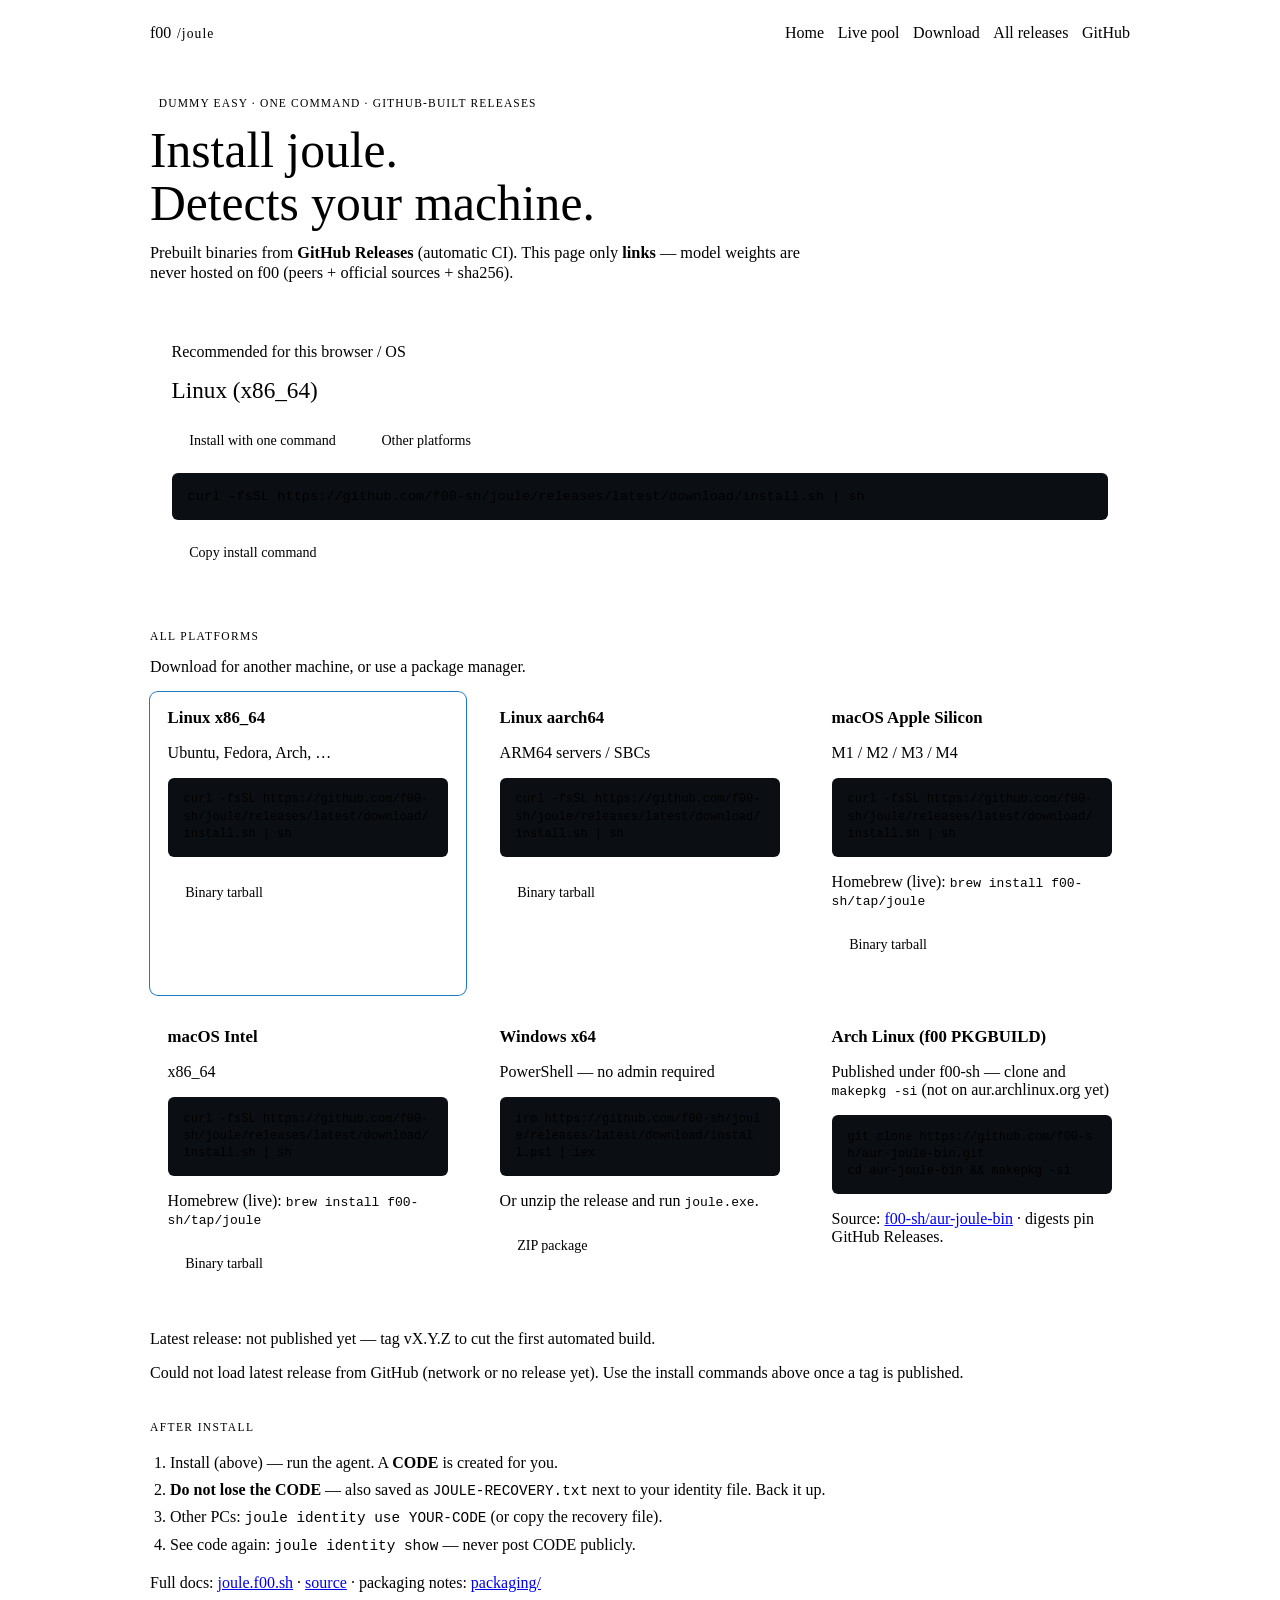
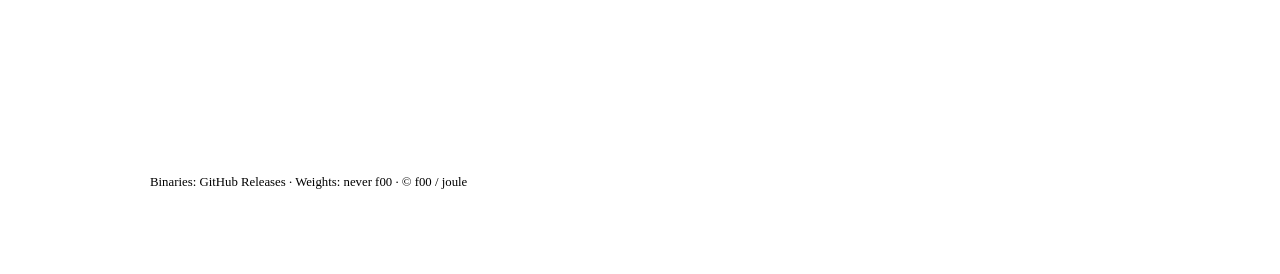
==== docs/download.html @ c0b60a10 "fix: live f00 package docs + soft tray copy-code Download glass and AGENTS point at brew install f00" ====
<!DOCTYPE html>
<html lang="en">
<head>
  <meta charset="utf-8" />
  <meta name="viewport" content="width=device-width, initial-scale=1" />
  <meta name="theme-color" content="#1E78C8" />
  <meta name="description" content="Download joule — one-click install for Linux, macOS, and Windows. Autodetects your system." />
  <meta property="og:title" content="Download joule" />
  <meta property="og:url" content="https://joule.f00.sh/download.html" />
  <link rel="canonical" href="https://joule.f00.sh/download.html" />
  <title>Download joule — free AI pool agent</title>
  <link rel="icon" href="https://f00.sh/favicon.svg" type="image/svg+xml" />
  <link rel="stylesheet" href="https://f00.sh/theme/f00-theme.css" data-f00-theme="1" />
  <link rel="stylesheet" href="styles.css" />
  <script src="download.js" defer></script>
</head>
<body>
  <a class="skip-link" href="#main">Skip to content</a>

  <header class="site-header">
    <div class="nav-shell">
      <a class="brand" href="./" aria-label="joule home">
        <span class="brand-mark">f00</span>
        <span class="brand-sub">/joule</span>
      </a>
      <nav class="site-nav" aria-label="Primary">
        <a href="./">Home</a>
        <a href="./#pool">Live pool</a>
        <a href="./download.html" aria-current="page">Download</a>
        <a href="https://github.com/f00-sh/joule/releases" rel="noopener">All releases</a>
        <a href="https://github.com/f00-sh/joule" rel="noopener">GitHub</a>
      </nav>
    </div>
  </header>

  <main id="main" class="wrap">
    <section class="hero" id="top">
      <p class="pill-free">dummy easy · one command · GitHub-built releases</p>
      <h1>Install joule.<br /><em>Detects your machine.</em></h1>
      <p class="lead">
        Prebuilt binaries from <strong>GitHub Releases</strong> (automatic CI).
        This page only <strong>links</strong> — model weights are never hosted on f00
        (peers + official sources + sha256).
      </p>

      <div class="download-hero" id="primary-download">
        <p class="muted" id="detect-line">Detecting your system…</p>
        <p class="big" id="detect-label">—</p>
        <div class="cta-row" id="primary-cta">
          <!-- filled by download.js -->
        </div>
        <pre class="install-cmd" id="primary-cmd" hidden><code></code></pre>
        <button type="button" class="btn ghost" id="copy-cmd" hidden>Copy install command</button>
      </div>
    </section>

    <section id="all-platforms">
      <h2>All platforms</h2>
      <p class="muted">Download for another machine, or use a package manager.</p>
      <div class="platform-grid" id="platform-grid">
        <article class="platform-card" data-key="linux-x86_64">
          <h3>Linux x86_64</h3>
          <p class="muted">Ubuntu, Fedora, Arch, …</p>
          <pre class="install-cmd"><code>curl -fsSL https://github.com/f00-sh/joule/releases/latest/download/install.sh | sh</code></pre>
          <p><a class="btn ghost asset-link" data-match="linux-x86_64" href="https://github.com/f00-sh/joule/releases/latest">Binary tarball</a></p>
        </article>
        <article class="platform-card" data-key="linux-aarch64">
          <h3>Linux aarch64</h3>
          <p class="muted">ARM64 servers / SBCs</p>
          <pre class="install-cmd"><code>curl -fsSL https://github.com/f00-sh/joule/releases/latest/download/install.sh | sh</code></pre>
          <p><a class="btn ghost asset-link" data-match="linux-aarch64" href="https://github.com/f00-sh/joule/releases/latest">Binary tarball</a></p>
        </article>
        <article class="platform-card" data-key="darwin-aarch64">
          <h3>macOS Apple Silicon</h3>
          <p class="muted">M1 / M2 / M3 / M4</p>
          <pre class="install-cmd"><code>curl -fsSL https://github.com/f00-sh/joule/releases/latest/download/install.sh | sh</code></pre>
          <p class="muted">Homebrew (live): <code>brew install f00-sh/tap/joule</code></p>
          <p><a class="btn ghost asset-link" data-match="darwin-aarch64" href="https://github.com/f00-sh/joule/releases/latest">Binary tarball</a></p>
        </article>
        <article class="platform-card" data-key="darwin-x86_64">
          <h3>macOS Intel</h3>
          <p class="muted">x86_64</p>
          <pre class="install-cmd"><code>curl -fsSL https://github.com/f00-sh/joule/releases/latest/download/install.sh | sh</code></pre>
          <p class="muted">Homebrew (live): <code>brew install f00-sh/tap/joule</code></p>
          <p><a class="btn ghost asset-link" data-match="darwin-x86_64" href="https://github.com/f00-sh/joule/releases/latest">Binary tarball</a></p>
        </article>
        <article class="platform-card" data-key="windows-x86_64">
          <h3>Windows x64</h3>
          <p class="muted">PowerShell — no admin required</p>
          <pre class="install-cmd"><code>irm https://github.com/f00-sh/joule/releases/latest/download/install.ps1 | iex</code></pre>
          <p class="muted">Or unzip the release and run <code>joule.exe</code>.</p>
          <p><a class="btn ghost asset-link" data-match="windows-x86_64" href="https://github.com/f00-sh/joule/releases/latest">ZIP package</a></p>
        </article>
        <article class="platform-card" data-key="aur">
          <h3>Arch Linux (f00 PKGBUILD)</h3>
          <p class="muted">Published under f00-sh — clone and <code>makepkg -si</code> (not on aur.archlinux.org yet)</p>
          <pre class="install-cmd"><code>git clone https://github.com/f00-sh/aur-joule-bin.git
cd aur-joule-bin && makepkg -si</code></pre>
          <p class="muted">Source: <a href="https://github.com/f00-sh/aur-joule-bin" rel="noopener">f00-sh/aur-joule-bin</a> · digests pin GitHub Releases.</p>
        </article>
      </div>
      <p id="release-meta" class="muted" style="margin-top:1rem">Latest release: loading…</p>
      <p class="err" id="release-err" hidden></p>
    </section>

    <section id="after">
      <h2>After install</h2>
      <ol class="steps">
        <li>Install (above) — run the agent. A <strong>CODE</strong> is created for you.</li>
        <li><strong>Do not lose the CODE</strong> — also saved as <code>JOULE-RECOVERY.txt</code> next to your identity file. Back it up.</li>
        <li>Other PCs: <code>joule identity use YOUR-CODE</code> (or copy the recovery file).</li>
        <li>See code again: <code>joule identity show</code> — never post CODE publicly.</li>
      </ol>
      <p class="muted">
        Full docs: <a href="./">joule.f00.sh</a> ·
        <a href="https://github.com/f00-sh/joule">source</a> ·
        packaging notes: <a href="https://github.com/f00-sh/joule/tree/main/packaging">packaging/</a>
      </p>
    </section>
  </main>

  <footer class="site-footer wrap">
    <p>Binaries: GitHub Releases · Weights: never f00 · © f00 / joule</p>
  </footer>
</body>
</html>
---- docs/styles.css ----
/* joule layout only — brand colors/fonts come from f00-theme.css */

.wrap {
  max-width: 980px;
  margin: 0 auto;
  padding: 0 1.25rem 4rem;
}

.site-header .nav-shell {
  display: flex;
  flex-wrap: wrap;
  align-items: center;
  justify-content: space-between;
  gap: 0.75rem;
  max-width: 980px;
  margin: 0 auto;
  padding: 1rem 1.25rem;
}

.brand {
  display: inline-flex;
  align-items: baseline;
  gap: 0.35rem;
  text-decoration: none;
  color: inherit;
}

.brand-sub {
  color: var(--f00-muted);
  font-family: var(--f00-font-chip);
  font-size: 0.85rem;
  letter-spacing: 0.08em;
}

.site-nav {
  display: flex;
  flex-wrap: wrap;
  gap: 0.85rem;
  font-family: var(--f00-font-chip);
  font-size: var(--f00-size-nav);
}

.site-nav a {
  color: var(--f00-muted);
  text-decoration: none;
}

.site-nav a:hover {
  color: var(--f00-fg);
}

.live-bar {
  border: 1px solid var(--f00-border);
  background: var(--f00-bg-elevated);
  padding: 0.65rem 1rem;
  display: flex;
  flex-wrap: wrap;
  align-items: center;
  gap: 0.75rem 1.25rem;
  margin: 0 0 1.5rem;
  font-family: var(--f00-font-chip);
  font-size: 0.8rem;
}

.live-bar .dot {
  width: 0.55rem;
  height: 0.55rem;
  border-radius: 0;
  background: var(--f00-muted);
  display: inline-block;
}

.live-bar .dot.on {
  background: var(--f00-ok);
  box-shadow: 0 0 8px var(--f00-ok);
}

.live-bar .dot.stale {
  background: var(--f00-yellow);
}

.live-bar .meta {
  color: var(--f00-muted);
}

.hero {
  margin: 1.5rem 0 2rem;
}

.pill-free {
  display: inline-block;
  border: 1px solid var(--f00-ok);
  color: var(--f00-ok);
  font-family: var(--f00-font-chip);
  font-size: 0.72rem;
  letter-spacing: 0.1em;
  text-transform: uppercase;
  padding: 0.2rem 0.55rem;
  margin-bottom: 0.85rem;
}

.hero h1 {
  font-family: var(--f00-font-display);
  font-size: clamp(2rem, 6vw, 3.1rem);
  line-height: 1.05;
  letter-spacing: var(--f00-tracking-brand);
  margin: 0 0 0.85rem;
  font-weight: 400;
}

.hero h1 em {
  font-style: normal;
  color: var(--f00-accent);
}

.lead {
  color: var(--f00-muted);
  max-width: 40em;
  margin: 0 0 1.25rem;
  font-size: 1.02rem;
}

.cta-row {
  display: flex;
  flex-wrap: wrap;
  gap: 0.65rem;
  margin: 1.1rem 0 0;
}

.btn {
  display: inline-block;
  padding: 0.65rem 1.1rem;
  border: 1px solid var(--f00-accent);
  background: var(--f00-accent);
  color: var(--f00-ink);
  font-family: var(--f00-font-chip);
  font-size: 0.88rem;
  text-decoration: none;
  cursor: pointer;
}

.btn.ghost {
  background: transparent;
  color: var(--f00-fg);
  border-color: var(--f00-border);
}

.btn:hover {
  filter: brightness(1.06);
  text-decoration: none;
}

section {
  margin: 2.4rem 0;
}

section > h2 {
  font-family: var(--f00-font-chip);
  font-size: 0.72rem;
  letter-spacing: 0.12em;
  text-transform: uppercase;
  color: var(--f00-muted);
  margin: 0 0 0.85rem;
  font-weight: 500;
}

.stat-grid {
  display: grid;
  grid-template-columns: repeat(auto-fit, minmax(140px, 1fr));
  gap: 0.65rem;
}

.stat {
  border: 1px solid var(--f00-border);
  background: var(--f00-bg-elevated);
  padding: 0.9rem 1rem;
}

.stat .label {
  color: var(--f00-muted);
  font-family: var(--f00-font-chip);
  font-size: 0.68rem;
  letter-spacing: 0.1em;
  text-transform: uppercase;
}

.stat .value {
  font-size: 1.55rem;
  margin-top: 0.3rem;
  color: var(--f00-sky);
  font-variant-numeric: tabular-nums;
}

.stat .value.accent {
  color: var(--f00-accent);
}

.pool-panel {
  border: 1px solid var(--f00-border);
  background: var(--f00-bg-elevated);
  padding: 1.15rem 1.25rem;
  margin-top: 0.75rem;
}

.pool-panel .big {
  font-size: clamp(2rem, 5.5vw, 3rem);
  color: var(--f00-sky);
  margin: 0.15rem 0 0.35rem;
  font-variant-numeric: tabular-nums;
}

.countdown {
  color: var(--f00-fg);
  margin: 0.35rem 0 0.15rem;
}

.muted {
  color: var(--f00-muted);
}

.grid {
  display: grid;
  grid-template-columns: repeat(auto-fit, minmax(200px, 1fr));
  gap: 0.75rem;
}

.card {
  border: 1px solid var(--f00-border);
  background: var(--f00-bg-elevated);
  padding: 1rem 1.05rem;
}

.card strong {
  display: block;
  margin-bottom: 0.35rem;
}

.card p {
  margin: 0;
  color: var(--f00-muted);
  font-size: 0.9rem;
}

.milestones {
  list-style: none;
  padding: 0;
  margin: 0.75rem 0 0;
}

.milestones li {
  border: 1px solid var(--f00-border);
  background: var(--f00-bg-panel);
  padding: 0.75rem 0.95rem;
  margin-bottom: 0.45rem;
}

.milestones li.done {
  border-color: color-mix(in srgb, var(--f00-ok) 55%, var(--f00-border));
}

.milestones li.next {
  border-color: var(--f00-accent);
}

.bar {
  height: 6px;
  background: var(--f00-faint);
  margin-top: 0.4rem;
}

.bar > i {
  display: block;
  height: 100%;
  background: var(--f00-accent);
  width: 0%;
}

table.nodes {
  width: 100%;
  border-collapse: collapse;
  font-size: 0.82rem;
  font-family: var(--f00-font-chip);
}

table.nodes th,
table.nodes td {
  border: 1px solid var(--f00-border);
  padding: 0.45rem 0.55rem;
  text-align: left;
}

table.nodes th {
  color: var(--f00-muted);
  font-weight: 500;
  background: var(--f00-bg-panel);
}

table.fair {
  width: 100%;
  border-collapse: collapse;
  font-size: 0.85rem;
}

table.fair th,
table.fair td {
  border: 1px solid var(--f00-border);
  padding: 0.55rem 0.7rem;
  text-align: left;
}

table.fair th {
  color: var(--f00-muted);
  font-weight: 500;
  background: var(--f00-bg-elevated);
}

.callout {
  border-left: 3px solid var(--f00-accent);
  background: var(--f00-bg-elevated);
  padding: 0.9rem 1.1rem;
  margin: 1rem 0;
  color: var(--f00-muted);
  font-size: 0.92rem;
}

.callout strong {
  color: var(--f00-fg);
}

pre.cmd {
  background: var(--f00-code-bg);
  border: 1px solid var(--f00-border);
  padding: 0.9rem 1rem;
  overflow-x: auto;
  font-size: 0.82rem;
  font-family: var(--f00-font-mono);
}

.site-footer {
  margin-top: 3rem;
  padding-top: 1.25rem;
  border-top: 1px solid var(--f00-border);
  color: var(--f00-muted);
  font-size: 0.8rem;
  font-family: var(--f00-font-chip);
}

.err {
  color: var(--f00-danger);
}

.ok {
  color: var(--f00-ok);
}

.skip-link {
  position: absolute;
  left: -9999px;
}

.skip-link:focus {
  left: 1rem;
  top: 1rem;
  z-index: 99;
  background: var(--f00-bg-elevated);
  color: var(--f00-fg);
  padding: 0.5rem 0.75rem;
  border: 1px solid var(--f00-border);
}

/* —— download page —— */
.download-hero {
  margin: 1.5rem 0 0;
  padding: 1.25rem 1.35rem;
  border: 1px solid var(--f00-border);
  border-radius: 8px;
  background: var(--f00-bg-elevated, transparent);
}

.download-hero .big {
  font-size: 1.45rem;
  margin: 0.35rem 0 1rem;
}

.install-cmd {
  overflow-x: auto;
  padding: 0.85rem 1rem;
  border-radius: 6px;
  border: 1px solid var(--f00-border);
  background: var(--f00-bg, #0b0f14);
  font-size: 0.85rem;
  line-height: 1.45;
}

.install-cmd code {
  font-family: var(--f00-font-mono, ui-monospace, monospace);
  white-space: pre-wrap;
  word-break: break-all;
}

.platform-grid {
  display: grid;
  grid-template-columns: repeat(auto-fill, minmax(260px, 1fr));
  gap: 1rem;
  margin-top: 1rem;
}

.platform-card {
  border: 1px solid var(--f00-border);
  border-radius: 8px;
  padding: 1rem 1.1rem;
  background: var(--f00-bg-elevated, transparent);
}

.platform-card.is-detected {
  border-color: var(--f00-accent, #1e78c8);
  box-shadow: 0 0 0 1px var(--f00-accent, #1e78c8);
}

.platform-card h3 {
  margin: 0 0 0.35rem;
  font-size: 1.05rem;
}

.platform-card .install-cmd {
  font-size: 0.75rem;
  margin: 0.65rem 0;
}

.steps {
  padding-left: 1.25rem;
  line-height: 1.7;
}

.steps code {
  font-family: var(--f00-font-mono, ui-monospace, monospace);
  font-size: 0.9em;
}
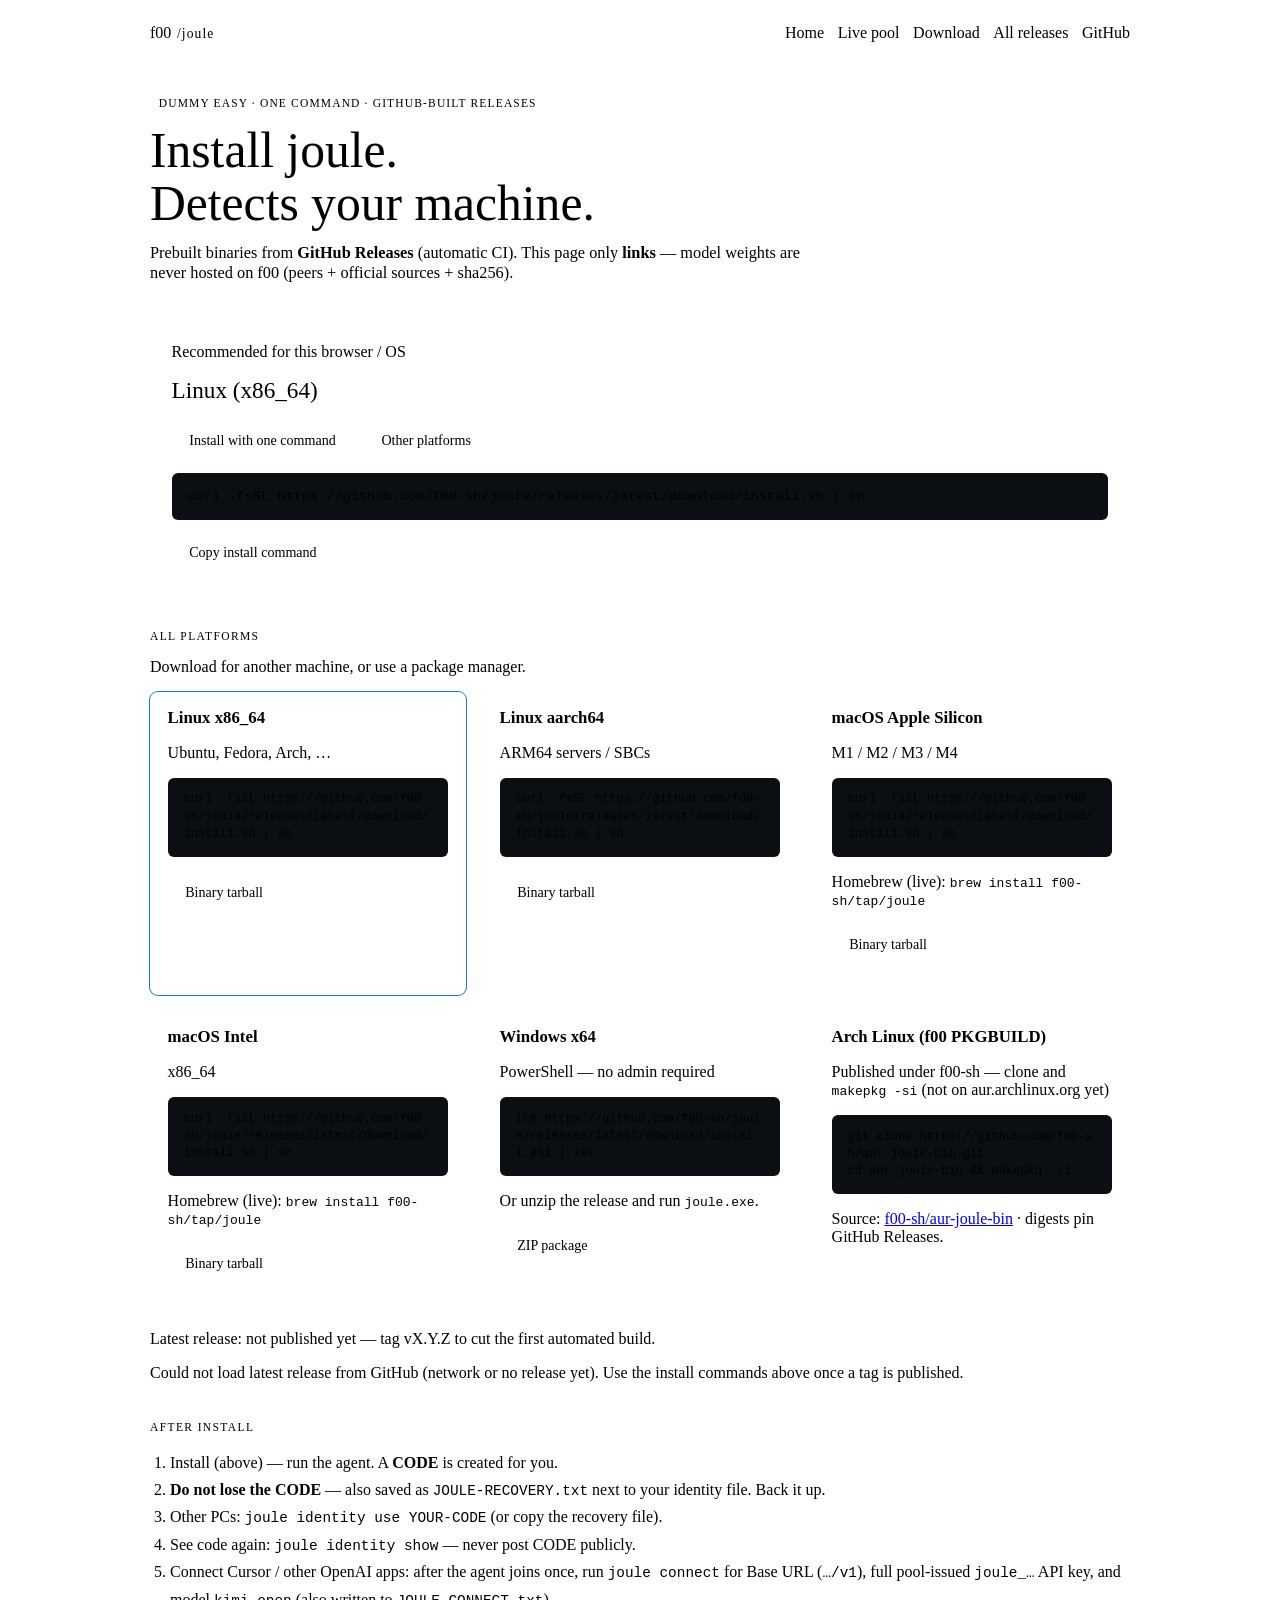
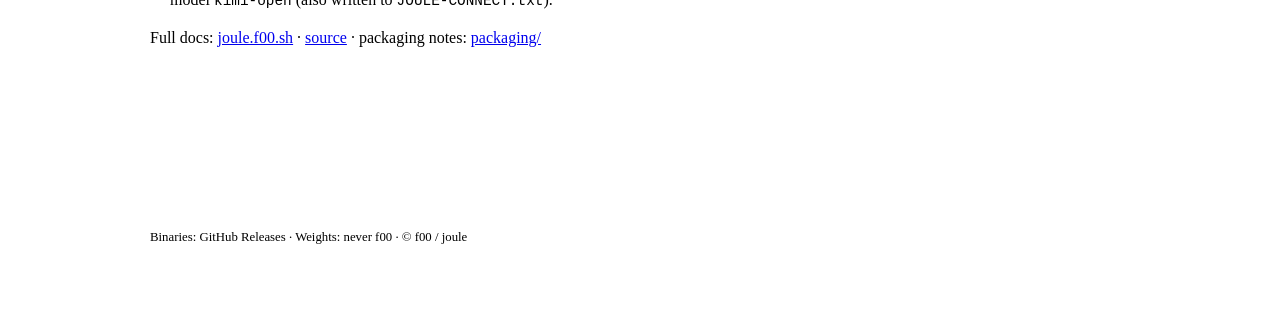
==== commit a01ec2c5: "docs: product truth 0.1.3 + ClusterEngine lab-tiny tensor test Clear wrong-window glass residue, doc" ====
--- a/docs/download.html
+++ b/docs/download.html
@@ -110,6 +110,7 @@
         <li><strong>Do not lose the CODE</strong> — also saved as <code>JOULE-RECOVERY.txt</code> next to your identity file. Back it up.</li>
         <li>Other PCs: <code>joule identity use YOUR-CODE</code> (or copy the recovery file).</li>
         <li>See code again: <code>joule identity show</code> — never post CODE publicly.</li>
+        <li>Connect Cursor / other OpenAI apps: after the agent joins once, run <code>joule connect</code> for Base URL (<code>…/v1</code>), full pool-issued <code>joule_…</code> API key, and model <code>kimi-open</code> (also written to <code>JOULE-CONNECT.txt</code>).</li>
       </ol>
       <p class="muted">
         Full docs: <a href="./">joule.f00.sh</a> ·
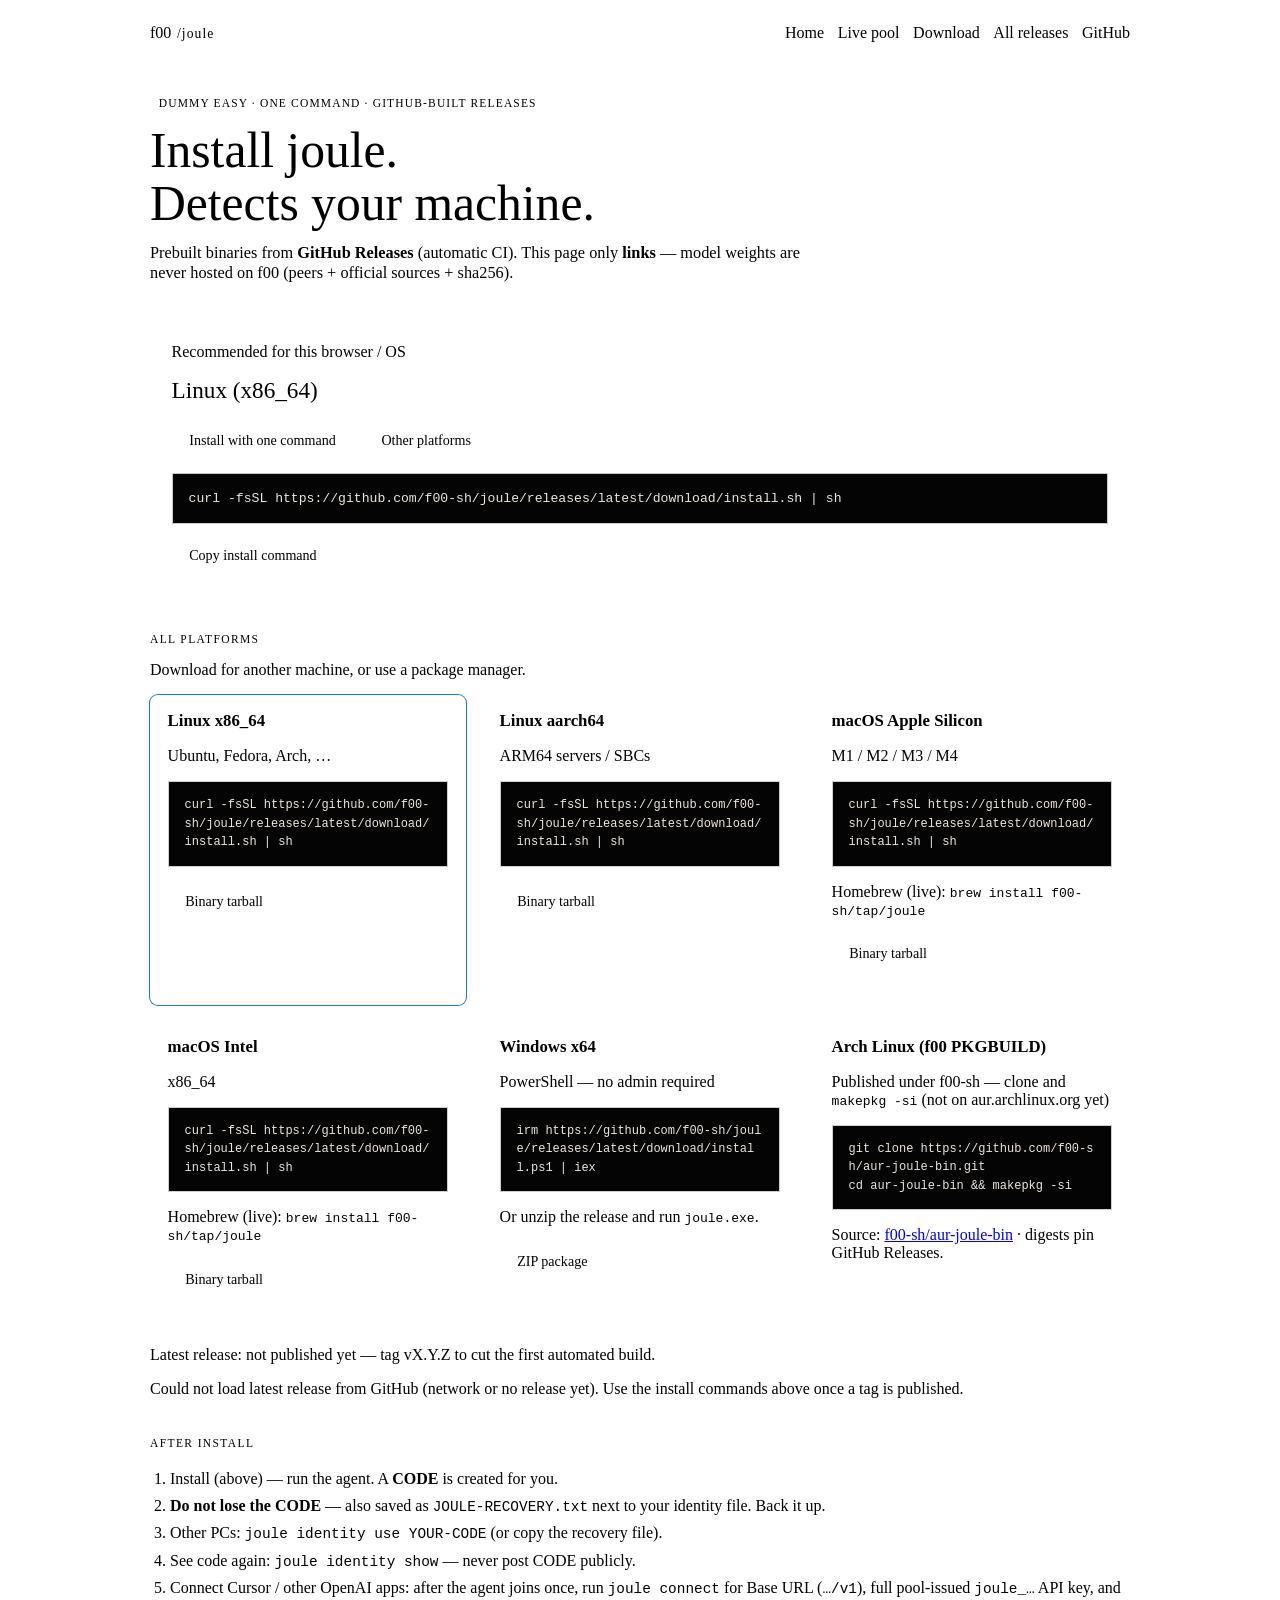
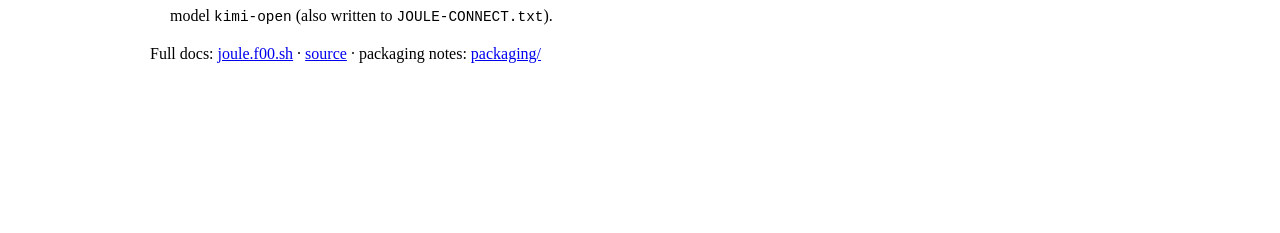
==== commit d5d5129a: "fix: collective foot, night cmd wells (organic-throw)" ====
--- a/docs/download.html
+++ b/docs/download.html
@@ -120,8 +120,6 @@
     </section>
   </main>
 
-  <footer class="site-footer wrap">
-    <p>Binaries: GitHub Releases · Weights: never f00 · © f00 / joule</p>
-  </footer>
+  <footer class="site-footer foot" data-f00-chrome-slot="footer"></footer>
 </body>
 </html>
--- a/docs/styles.css
+++ b/docs/styles.css
@@ -327,9 +327,11 @@
   color: var(--f00-fg);
 }
 
-pre.cmd {
-  background: var(--f00-code-bg);
-  border: 1px solid var(--f00-border);
+pre.cmd, pre.install-cmd, .install-cmd {
+  background: var(--f00-code-bg, #050404) !important;
+  color: #EDE6DE !important;
+  border: 1px solid #C8CED4 !important;
+  border-radius: 0 !important;
   padding: 0.9rem 1rem;
   overflow-x: auto;
   font-size: 0.82rem;
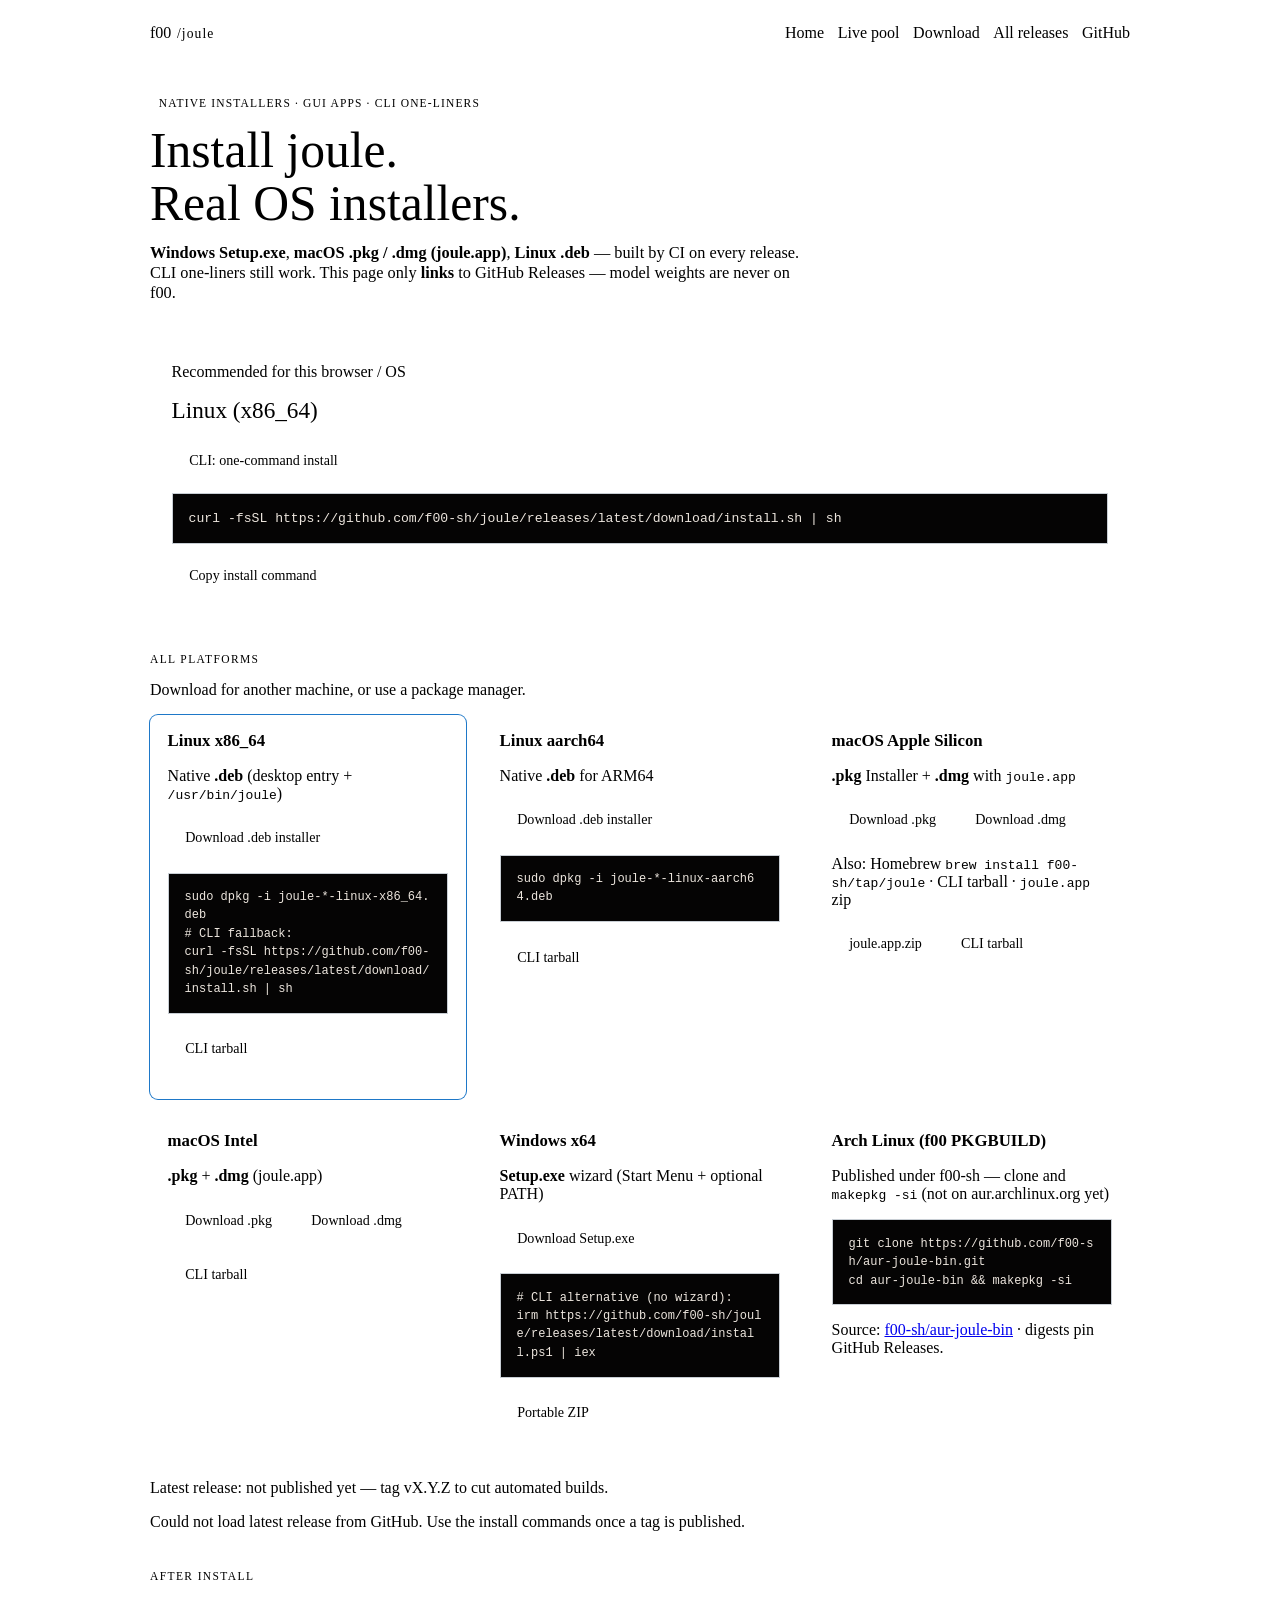
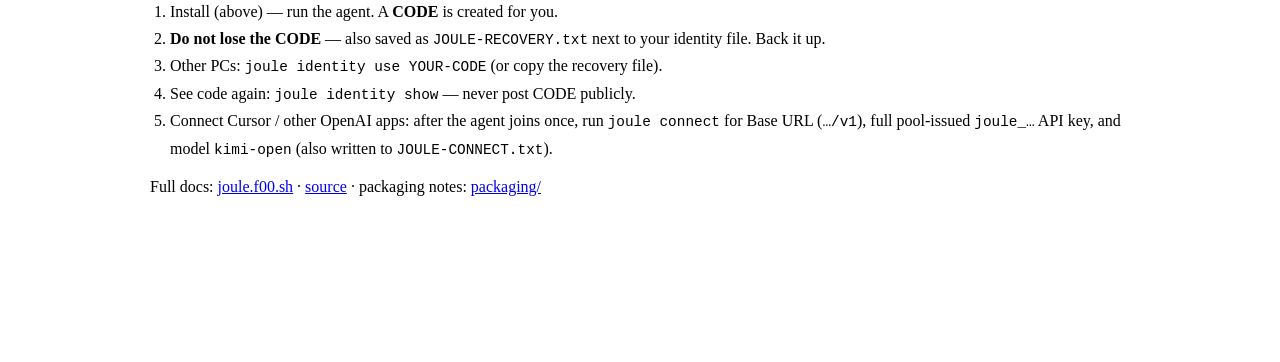
==== commit 8cc8e307: "feat: v0.1.8 native Windows/macOS/Linux GUI installers Ship real OS installers: Inno Setup.exe, macO" ====
--- a/docs/download.html
+++ b/docs/download.html
@@ -35,12 +35,12 @@
 
   <main id="main" class="wrap">
     <section class="hero" id="top">
-      <p class="pill-free">dummy easy · one command · GitHub-built releases</p>
-      <h1>Install joule.<br /><em>Detects your machine.</em></h1>
+      <p class="pill-free">native installers · GUI apps · CLI one-liners</p>
+      <h1>Install joule.<br /><em>Real OS installers.</em></h1>
       <p class="lead">
-        Prebuilt binaries from <strong>GitHub Releases</strong> (automatic CI).
-        This page only <strong>links</strong> — model weights are never hosted on f00
-        (peers + official sources + sha256).
+        <strong>Windows Setup.exe</strong>, <strong>macOS .pkg / .dmg (joule.app)</strong>,
+        <strong>Linux .deb</strong> — built by CI on every release. CLI one-liners still work.
+        This page only <strong>links</strong> to GitHub Releases — model weights are never on f00.
       </p>
 
       <div class="download-hero" id="primary-download">
@@ -60,36 +60,43 @@
       <div class="platform-grid" id="platform-grid">
         <article class="platform-card" data-key="linux-x86_64">
           <h3>Linux x86_64</h3>
-          <p class="muted">Ubuntu, Fedora, Arch, …</p>
-          <pre class="install-cmd"><code>curl -fsSL https://github.com/f00-sh/joule/releases/latest/download/install.sh | sh</code></pre>
-          <p><a class="btn ghost asset-link" data-match="linux-x86_64" href="https://github.com/f00-sh/joule/releases/latest">Binary tarball</a></p>
+          <p class="muted">Native <strong>.deb</strong> (desktop entry + <code>/usr/bin/joule</code>)</p>
+          <p><a class="btn asset-link" data-match="linux-x86_64.deb" data-keep-label="1" href="https://github.com/f00-sh/joule/releases/latest">Download .deb installer</a></p>
+          <pre class="install-cmd"><code>sudo dpkg -i joule-*-linux-x86_64.deb
+# CLI fallback:
+curl -fsSL https://github.com/f00-sh/joule/releases/latest/download/install.sh | sh</code></pre>
+          <p><a class="btn ghost asset-link" data-match="linux-x86_64.tar.gz" data-keep-label="1" href="https://github.com/f00-sh/joule/releases/latest">CLI tarball</a></p>
         </article>
         <article class="platform-card" data-key="linux-aarch64">
           <h3>Linux aarch64</h3>
-          <p class="muted">ARM64 servers / SBCs</p>
-          <pre class="install-cmd"><code>curl -fsSL https://github.com/f00-sh/joule/releases/latest/download/install.sh | sh</code></pre>
-          <p><a class="btn ghost asset-link" data-match="linux-aarch64" href="https://github.com/f00-sh/joule/releases/latest">Binary tarball</a></p>
+          <p class="muted">Native <strong>.deb</strong> for ARM64</p>
+          <p><a class="btn asset-link" data-match="linux-aarch64.deb" data-keep-label="1" href="https://github.com/f00-sh/joule/releases/latest">Download .deb installer</a></p>
+          <pre class="install-cmd"><code>sudo dpkg -i joule-*-linux-aarch64.deb</code></pre>
+          <p><a class="btn ghost asset-link" data-match="linux-aarch64.tar.gz" data-keep-label="1" href="https://github.com/f00-sh/joule/releases/latest">CLI tarball</a></p>
         </article>
         <article class="platform-card" data-key="darwin-aarch64">
           <h3>macOS Apple Silicon</h3>
-          <p class="muted">M1 / M2 / M3 / M4</p>
-          <pre class="install-cmd"><code>curl -fsSL https://github.com/f00-sh/joule/releases/latest/download/install.sh | sh</code></pre>
-          <p class="muted">Homebrew (live): <code>brew install f00-sh/tap/joule</code></p>
-          <p><a class="btn ghost asset-link" data-match="darwin-aarch64" href="https://github.com/f00-sh/joule/releases/latest">Binary tarball</a></p>
+          <p class="muted"><strong>.pkg</strong> Installer + <strong>.dmg</strong> with <code>joule.app</code></p>
+          <p><a class="btn asset-link" data-match="darwin-aarch64.pkg" data-keep-label="1" href="https://github.com/f00-sh/joule/releases/latest">Download .pkg</a>
+             <a class="btn ghost asset-link" data-match="darwin-aarch64.dmg" data-keep-label="1" href="https://github.com/f00-sh/joule/releases/latest">Download .dmg</a></p>
+          <p class="muted">Also: Homebrew <code>brew install f00-sh/tap/joule</code> · CLI tarball · <code>joule.app</code> zip</p>
+          <p><a class="btn ghost asset-link" data-match="darwin-aarch64-app.zip" data-keep-label="1" href="https://github.com/f00-sh/joule/releases/latest">joule.app.zip</a>
+             <a class="btn ghost asset-link" data-match="darwin-aarch64.tar.gz" data-keep-label="1" href="https://github.com/f00-sh/joule/releases/latest">CLI tarball</a></p>
         </article>
         <article class="platform-card" data-key="darwin-x86_64">
           <h3>macOS Intel</h3>
-          <p class="muted">x86_64</p>
-          <pre class="install-cmd"><code>curl -fsSL https://github.com/f00-sh/joule/releases/latest/download/install.sh | sh</code></pre>
-          <p class="muted">Homebrew (live): <code>brew install f00-sh/tap/joule</code></p>
-          <p><a class="btn ghost asset-link" data-match="darwin-x86_64" href="https://github.com/f00-sh/joule/releases/latest">Binary tarball</a></p>
+          <p class="muted"><strong>.pkg</strong> + <strong>.dmg</strong> (joule.app)</p>
+          <p><a class="btn asset-link" data-match="darwin-x86_64.pkg" data-keep-label="1" href="https://github.com/f00-sh/joule/releases/latest">Download .pkg</a>
+             <a class="btn ghost asset-link" data-match="darwin-x86_64.dmg" data-keep-label="1" href="https://github.com/f00-sh/joule/releases/latest">Download .dmg</a></p>
+          <p><a class="btn ghost asset-link" data-match="darwin-x86_64.tar.gz" data-keep-label="1" href="https://github.com/f00-sh/joule/releases/latest">CLI tarball</a></p>
         </article>
         <article class="platform-card" data-key="windows-x86_64">
           <h3>Windows x64</h3>
-          <p class="muted">PowerShell — no admin required</p>
-          <pre class="install-cmd"><code>irm https://github.com/f00-sh/joule/releases/latest/download/install.ps1 | iex</code></pre>
-          <p class="muted">Or unzip the release and run <code>joule.exe</code>.</p>
-          <p><a class="btn ghost asset-link" data-match="windows-x86_64" href="https://github.com/f00-sh/joule/releases/latest">ZIP package</a></p>
+          <p class="muted"><strong>Setup.exe</strong> wizard (Start Menu + optional PATH)</p>
+          <p><a class="btn asset-link" data-match="windows-x86_64-setup.exe" data-keep-label="1" href="https://github.com/f00-sh/joule/releases/latest">Download Setup.exe</a></p>
+          <pre class="install-cmd"><code># CLI alternative (no wizard):
+irm https://github.com/f00-sh/joule/releases/latest/download/install.ps1 | iex</code></pre>
+          <p><a class="btn ghost asset-link" data-match="windows-x86_64.zip" data-keep-label="1" href="https://github.com/f00-sh/joule/releases/latest">Portable ZIP</a></p>
         </article>
         <article class="platform-card" data-key="aur">
           <h3>Arch Linux (f00 PKGBUILD)</h3>
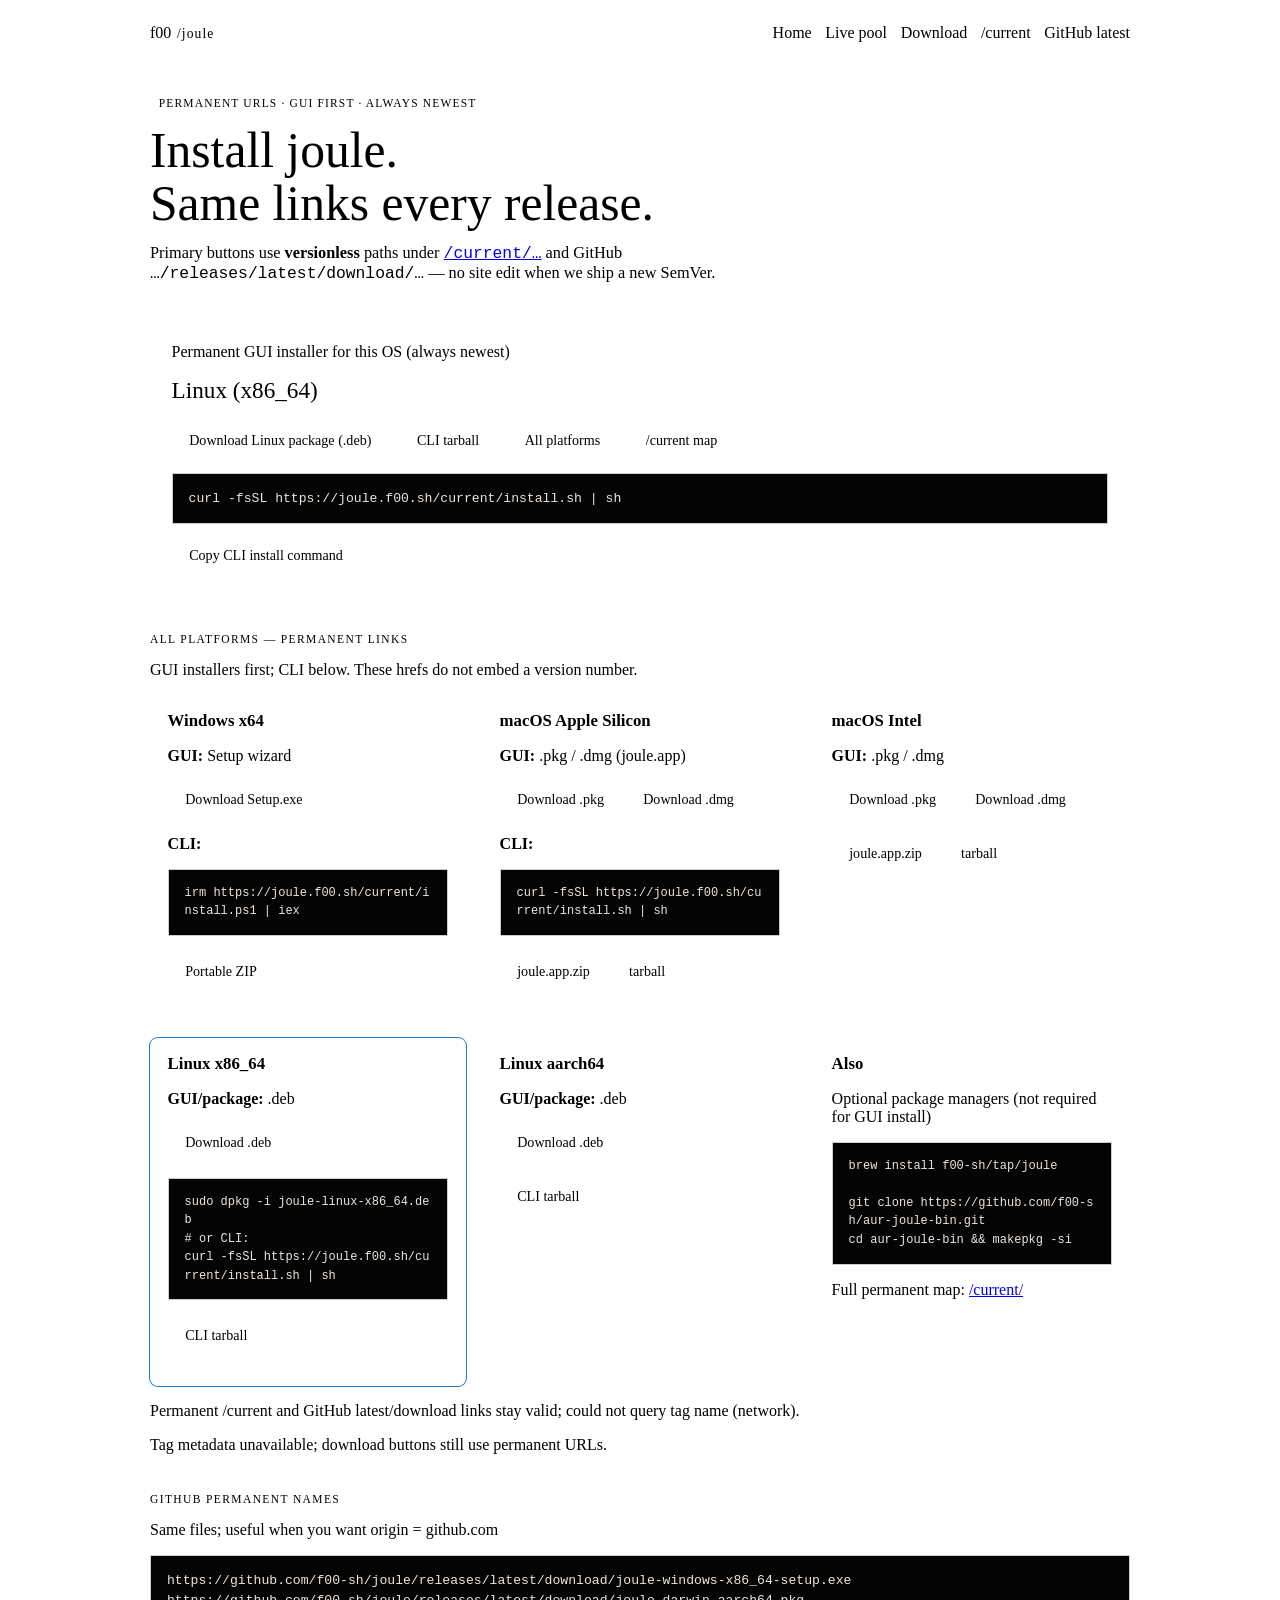
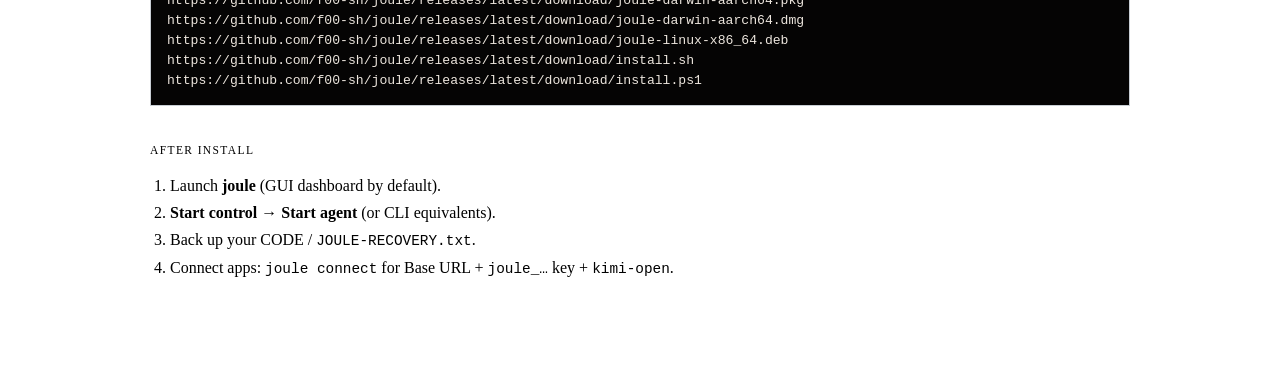
==== commit 153fc033: "feat: permanent /current and latest download links Publish versionless release asset aliases; site /" ====
--- a/docs/download.html
+++ b/docs/download.html
@@ -4,7 +4,7 @@
   <meta charset="utf-8" />
   <meta name="viewport" content="width=device-width, initial-scale=1" />
   <meta name="theme-color" content="#1E78C8" />
-  <meta name="description" content="Download joule — one-click install for Linux, macOS, and Windows. Autodetects your system." />
+  <meta name="description" content="Download joule — permanent links to the newest GUI installers and CLI for Windows, macOS, and Linux." />
   <meta property="og:title" content="Download joule" />
   <meta property="og:url" content="https://joule.f00.sh/download.html" />
   <link rel="canonical" href="https://joule.f00.sh/download.html" />
@@ -27,106 +27,131 @@
         <a href="./">Home</a>
         <a href="./#pool">Live pool</a>
         <a href="./download.html" aria-current="page">Download</a>
-        <a href="https://github.com/f00-sh/joule/releases" rel="noopener">All releases</a>
-        <a href="https://github.com/f00-sh/joule" rel="noopener">GitHub</a>
+        <a href="./current/">/current</a>
+        <a href="https://github.com/f00-sh/joule/releases/latest" rel="noopener">GitHub latest</a>
       </nav>
     </div>
   </header>
 
   <main id="main" class="wrap">
     <section class="hero" id="top">
-      <p class="pill-free">native installers · GUI apps · CLI one-liners</p>
-      <h1>Install joule.<br /><em>Real OS installers.</em></h1>
+      <p class="pill-free">permanent URLs · GUI first · always newest</p>
+      <h1>Install joule.<br /><em>Same links every release.</em></h1>
       <p class="lead">
-        <strong>Windows Setup.exe</strong>, <strong>macOS .pkg / .dmg (joule.app)</strong>,
-        <strong>Linux .deb</strong> — built by CI on every release. CLI one-liners still work.
-        This page only <strong>links</strong> to GitHub Releases — model weights are never on f00.
+        Primary buttons use <strong>versionless</strong> paths under
+        <a href="./current/"><code>/current/…</code></a> and GitHub
+        <code>…/releases/latest/download/…</code> — no site edit when we ship a new SemVer.
       </p>
 
       <div class="download-hero" id="primary-download">
         <p class="muted" id="detect-line">Detecting your system…</p>
         <p class="big" id="detect-label">—</p>
         <div class="cta-row" id="primary-cta">
-          <!-- filled by download.js -->
+          <!-- filled by download.js from permanent URLs -->
         </div>
         <pre class="install-cmd" id="primary-cmd" hidden><code></code></pre>
-        <button type="button" class="btn ghost" id="copy-cmd" hidden>Copy install command</button>
+        <button type="button" class="btn ghost" id="copy-cmd" hidden>Copy CLI install command</button>
       </div>
     </section>
 
     <section id="all-platforms">
-      <h2>All platforms</h2>
-      <p class="muted">Download for another machine, or use a package manager.</p>
+      <h2>All platforms — permanent links</h2>
+      <p class="muted">GUI installers first; CLI below. These hrefs do not embed a version number.</p>
       <div class="platform-grid" id="platform-grid">
+        <article class="platform-card" data-key="windows-x86_64">
+          <h3>Windows x64</h3>
+          <p class="muted"><strong>GUI:</strong> Setup wizard</p>
+          <p>
+            <a class="btn" href="/current/windows/setup.exe">Download Setup.exe</a>
+          </p>
+          <p class="muted"><strong>CLI:</strong></p>
+          <pre class="install-cmd"><code>irm https://joule.f00.sh/current/install.ps1 | iex</code></pre>
+          <p><a class="btn ghost" href="/current/windows/portable.zip">Portable ZIP</a></p>
+        </article>
+
+        <article class="platform-card" data-key="darwin-aarch64">
+          <h3>macOS Apple Silicon</h3>
+          <p class="muted"><strong>GUI:</strong> .pkg / .dmg (joule.app)</p>
+          <p>
+            <a class="btn" href="/current/macos/arm64.pkg">Download .pkg</a>
+            <a class="btn ghost" href="/current/macos/arm64.dmg">Download .dmg</a>
+          </p>
+          <p class="muted"><strong>CLI:</strong></p>
+          <pre class="install-cmd"><code>curl -fsSL https://joule.f00.sh/current/install.sh | sh</code></pre>
+          <p>
+            <a class="btn ghost" href="/current/macos/arm64.app.zip">joule.app.zip</a>
+            <a class="btn ghost" href="/current/macos/arm64.tar.gz">tarball</a>
+          </p>
+        </article>
+
+        <article class="platform-card" data-key="darwin-x86_64">
+          <h3>macOS Intel</h3>
+          <p class="muted"><strong>GUI:</strong> .pkg / .dmg</p>
+          <p>
+            <a class="btn" href="/current/macos/intel.pkg">Download .pkg</a>
+            <a class="btn ghost" href="/current/macos/intel.dmg">Download .dmg</a>
+          </p>
+          <p>
+            <a class="btn ghost" href="/current/macos/intel.app.zip">joule.app.zip</a>
+            <a class="btn ghost" href="/current/macos/intel.tar.gz">tarball</a>
+          </p>
+        </article>
+
         <article class="platform-card" data-key="linux-x86_64">
           <h3>Linux x86_64</h3>
-          <p class="muted">Native <strong>.deb</strong> (desktop entry + <code>/usr/bin/joule</code>)</p>
-          <p><a class="btn asset-link" data-match="linux-x86_64.deb" data-keep-label="1" href="https://github.com/f00-sh/joule/releases/latest">Download .deb installer</a></p>
-          <pre class="install-cmd"><code>sudo dpkg -i joule-*-linux-x86_64.deb
-# CLI fallback:
-curl -fsSL https://github.com/f00-sh/joule/releases/latest/download/install.sh | sh</code></pre>
-          <p><a class="btn ghost asset-link" data-match="linux-x86_64.tar.gz" data-keep-label="1" href="https://github.com/f00-sh/joule/releases/latest">CLI tarball</a></p>
+          <p class="muted"><strong>GUI/package:</strong> .deb</p>
+          <p>
+            <a class="btn" href="/current/linux/amd64.deb">Download .deb</a>
+          </p>
+          <pre class="install-cmd"><code>sudo dpkg -i joule-linux-x86_64.deb
+# or CLI:
+curl -fsSL https://joule.f00.sh/current/install.sh | sh</code></pre>
+          <p><a class="btn ghost" href="/current/linux/amd64.tar.gz">CLI tarball</a></p>
         </article>
+
         <article class="platform-card" data-key="linux-aarch64">
           <h3>Linux aarch64</h3>
-          <p class="muted">Native <strong>.deb</strong> for ARM64</p>
-          <p><a class="btn asset-link" data-match="linux-aarch64.deb" data-keep-label="1" href="https://github.com/f00-sh/joule/releases/latest">Download .deb installer</a></p>
-          <pre class="install-cmd"><code>sudo dpkg -i joule-*-linux-aarch64.deb</code></pre>
-          <p><a class="btn ghost asset-link" data-match="linux-aarch64.tar.gz" data-keep-label="1" href="https://github.com/f00-sh/joule/releases/latest">CLI tarball</a></p>
+          <p class="muted"><strong>GUI/package:</strong> .deb</p>
+          <p>
+            <a class="btn" href="/current/linux/arm64.deb">Download .deb</a>
+          </p>
+          <p><a class="btn ghost" href="/current/linux/arm64.tar.gz">CLI tarball</a></p>
         </article>
-        <article class="platform-card" data-key="darwin-aarch64">
-          <h3>macOS Apple Silicon</h3>
-          <p class="muted"><strong>.pkg</strong> Installer + <strong>.dmg</strong> with <code>joule.app</code></p>
-          <p><a class="btn asset-link" data-match="darwin-aarch64.pkg" data-keep-label="1" href="https://github.com/f00-sh/joule/releases/latest">Download .pkg</a>
-             <a class="btn ghost asset-link" data-match="darwin-aarch64.dmg" data-keep-label="1" href="https://github.com/f00-sh/joule/releases/latest">Download .dmg</a></p>
-          <p class="muted">Also: Homebrew <code>brew install f00-sh/tap/joule</code> · CLI tarball · <code>joule.app</code> zip</p>
-          <p><a class="btn ghost asset-link" data-match="darwin-aarch64-app.zip" data-keep-label="1" href="https://github.com/f00-sh/joule/releases/latest">joule.app.zip</a>
-             <a class="btn ghost asset-link" data-match="darwin-aarch64.tar.gz" data-keep-label="1" href="https://github.com/f00-sh/joule/releases/latest">CLI tarball</a></p>
-        </article>
-        <article class="platform-card" data-key="darwin-x86_64">
-          <h3>macOS Intel</h3>
-          <p class="muted"><strong>.pkg</strong> + <strong>.dmg</strong> (joule.app)</p>
-          <p><a class="btn asset-link" data-match="darwin-x86_64.pkg" data-keep-label="1" href="https://github.com/f00-sh/joule/releases/latest">Download .pkg</a>
-             <a class="btn ghost asset-link" data-match="darwin-x86_64.dmg" data-keep-label="1" href="https://github.com/f00-sh/joule/releases/latest">Download .dmg</a></p>
-          <p><a class="btn ghost asset-link" data-match="darwin-x86_64.tar.gz" data-keep-label="1" href="https://github.com/f00-sh/joule/releases/latest">CLI tarball</a></p>
-        </article>
-        <article class="platform-card" data-key="windows-x86_64">
-          <h3>Windows x64</h3>
-          <p class="muted"><strong>Setup.exe</strong> wizard (Start Menu + optional PATH)</p>
-          <p><a class="btn asset-link" data-match="windows-x86_64-setup.exe" data-keep-label="1" href="https://github.com/f00-sh/joule/releases/latest">Download Setup.exe</a></p>
-          <pre class="install-cmd"><code># CLI alternative (no wizard):
-irm https://github.com/f00-sh/joule/releases/latest/download/install.ps1 | iex</code></pre>
-          <p><a class="btn ghost asset-link" data-match="windows-x86_64.zip" data-keep-label="1" href="https://github.com/f00-sh/joule/releases/latest">Portable ZIP</a></p>
-        </article>
+
         <article class="platform-card" data-key="aur">
-          <h3>Arch Linux (f00 PKGBUILD)</h3>
-          <p class="muted">Published under f00-sh — clone and <code>makepkg -si</code> (not on aur.archlinux.org yet)</p>
-          <pre class="install-cmd"><code>git clone https://github.com/f00-sh/aur-joule-bin.git
+          <h3>Also</h3>
+          <p class="muted">Optional package managers (not required for GUI install)</p>
+          <pre class="install-cmd"><code>brew install f00-sh/tap/joule
+
+git clone https://github.com/f00-sh/aur-joule-bin.git
 cd aur-joule-bin && makepkg -si</code></pre>
-          <p class="muted">Source: <a href="https://github.com/f00-sh/aur-joule-bin" rel="noopener">f00-sh/aur-joule-bin</a> · digests pin GitHub Releases.</p>
+          <p class="muted">Full permanent map: <a href="./current/">/current/</a></p>
         </article>
       </div>
       <p id="release-meta" class="muted" style="margin-top:1rem">Latest release: loading…</p>
       <p class="err" id="release-err" hidden></p>
     </section>
 
+    <section id="github-permanent">
+      <h2>GitHub permanent names</h2>
+      <p class="muted">Same files; useful when you want origin = github.com</p>
+      <pre class="install-cmd"><code>https://github.com/f00-sh/joule/releases/latest/download/joule-windows-x86_64-setup.exe
+https://github.com/f00-sh/joule/releases/latest/download/joule-darwin-aarch64.pkg
+https://github.com/f00-sh/joule/releases/latest/download/joule-darwin-aarch64.dmg
+https://github.com/f00-sh/joule/releases/latest/download/joule-linux-x86_64.deb
+https://github.com/f00-sh/joule/releases/latest/download/install.sh
+https://github.com/f00-sh/joule/releases/latest/download/install.ps1</code></pre>
+    </section>
+
     <section id="after">
       <h2>After install</h2>
       <ol class="steps">
-        <li>Install (above) — run the agent. A <strong>CODE</strong> is created for you.</li>
-        <li><strong>Do not lose the CODE</strong> — also saved as <code>JOULE-RECOVERY.txt</code> next to your identity file. Back it up.</li>
-        <li>Other PCs: <code>joule identity use YOUR-CODE</code> (or copy the recovery file).</li>
-        <li>See code again: <code>joule identity show</code> — never post CODE publicly.</li>
-        <li>Connect Cursor / other OpenAI apps: after the agent joins once, run <code>joule connect</code> for Base URL (<code>…/v1</code>), full pool-issued <code>joule_…</code> API key, and model <code>kimi-open</code> (also written to <code>JOULE-CONNECT.txt</code>).</li>
+        <li>Launch <strong>joule</strong> (GUI dashboard by default).</li>
+        <li><strong>Start control</strong> → <strong>Start agent</strong> (or CLI equivalents).</li>
+        <li>Back up your CODE / <code>JOULE-RECOVERY.txt</code>.</li>
+        <li>Connect apps: <code>joule connect</code> for Base URL + <code>joule_…</code> key + <code>kimi-open</code>.</li>
       </ol>
-      <p class="muted">
-        Full docs: <a href="./">joule.f00.sh</a> ·
-        <a href="https://github.com/f00-sh/joule">source</a> ·
-        packaging notes: <a href="https://github.com/f00-sh/joule/tree/main/packaging">packaging/</a>
-      </p>
     </section>
   </main>
-
-  <footer class="site-footer foot" data-f00-chrome-slot="footer"></footer>
 </body>
 </html>
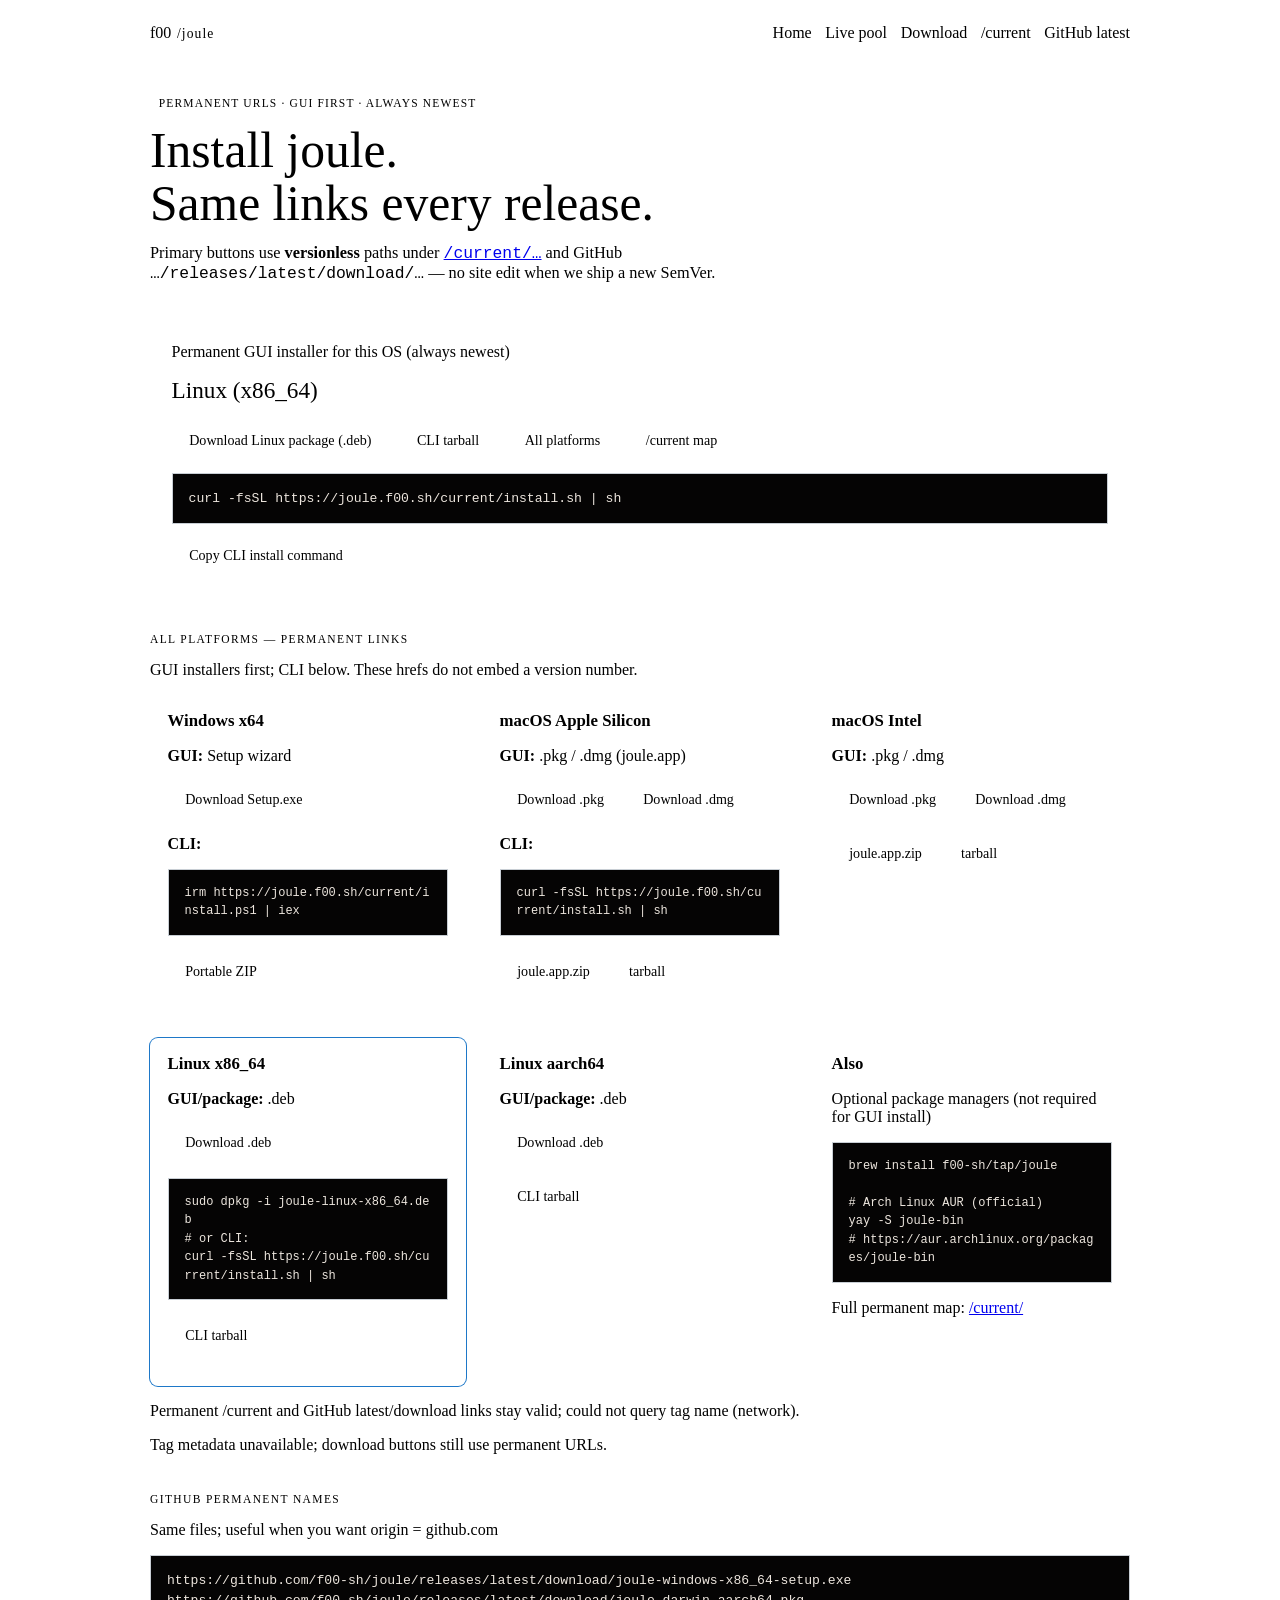
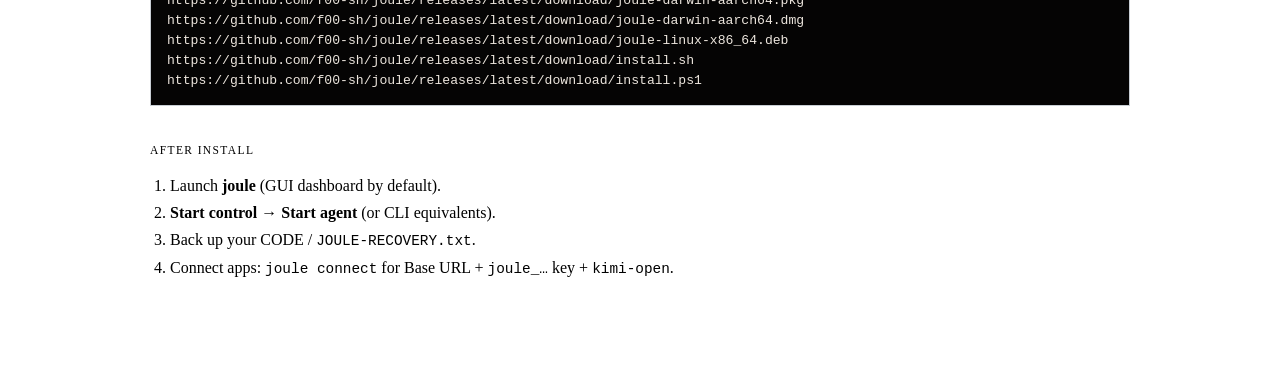
==== commit f0739259: "feat: product icons in all packages + Windows Authenticode pipeline Embed joule.ico via winres, ship" ====
--- a/docs/download.html
+++ b/docs/download.html
@@ -123,8 +123,9 @@
           <p class="muted">Optional package managers (not required for GUI install)</p>
           <pre class="install-cmd"><code>brew install f00-sh/tap/joule
 
-git clone https://github.com/f00-sh/aur-joule-bin.git
-cd aur-joule-bin && makepkg -si</code></pre>
+# Arch Linux AUR (official)
+yay -S joule-bin
+# https://aur.archlinux.org/packages/joule-bin</code></pre>
           <p class="muted">Full permanent map: <a href="./current/">/current/</a></p>
         </article>
       </div>
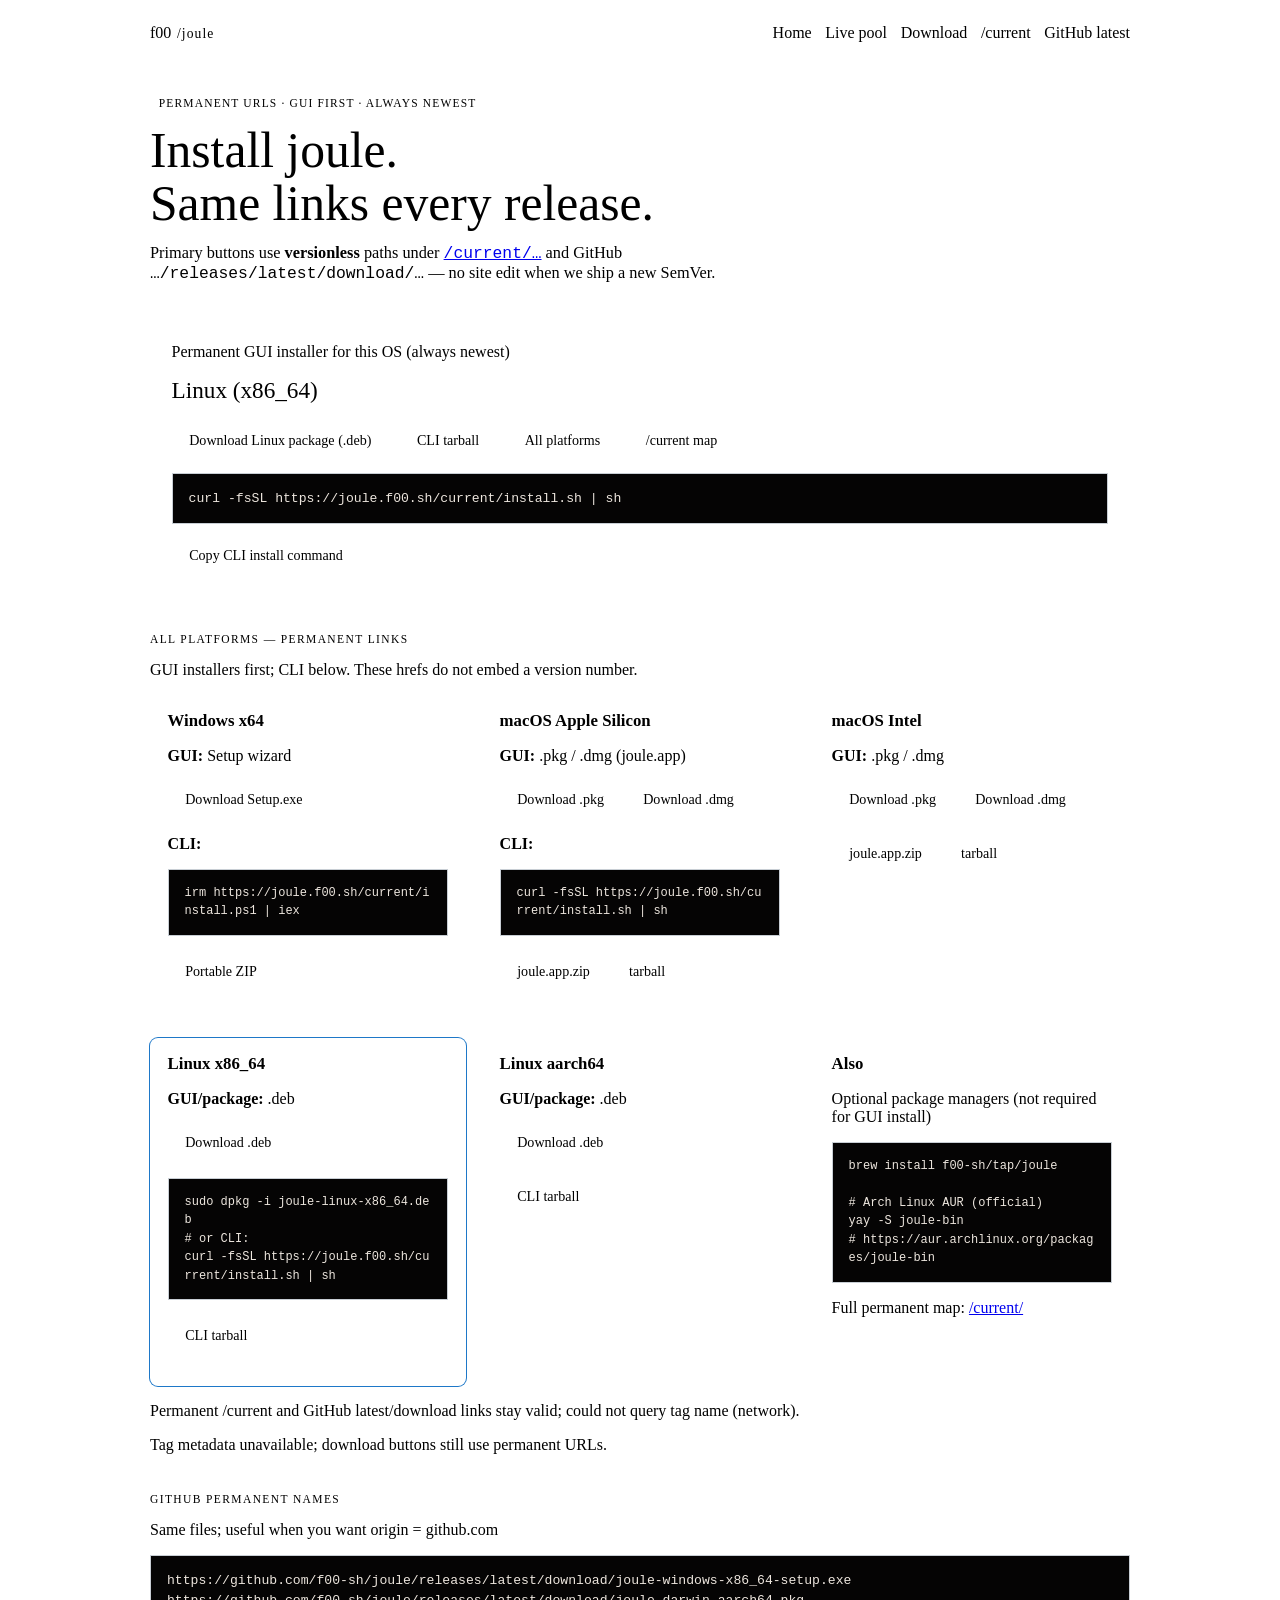
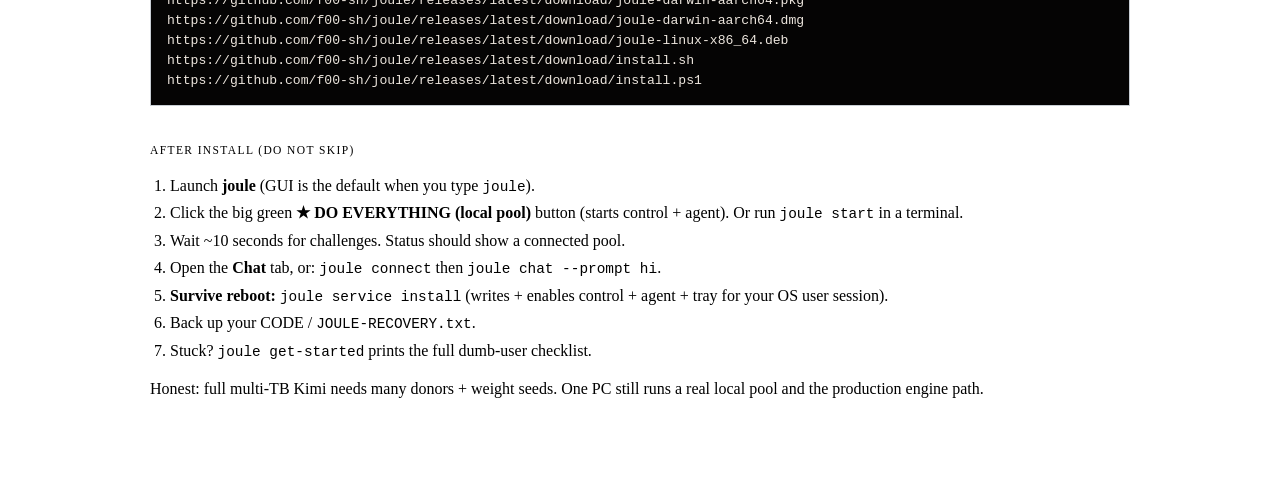
==== commit 7906c30e: "feat(client): dumb-user start path, service install autostart, GUI do-everything - joule get-started" ====
--- a/docs/download.html
+++ b/docs/download.html
@@ -145,13 +145,21 @@
     </section>
 
     <section id="after">
-      <h2>After install</h2>
+      <h2>After install (do not skip)</h2>
       <ol class="steps">
-        <li>Launch <strong>joule</strong> (GUI dashboard by default).</li>
-        <li><strong>Start control</strong> → <strong>Start agent</strong> (or CLI equivalents).</li>
+        <li>Launch <strong>joule</strong> (GUI is the default when you type <code>joule</code>).</li>
+        <li>Click the big green <strong>★ DO EVERYTHING (local pool)</strong> button
+            (starts control + agent). Or run <code>joule start</code> in a terminal.</li>
+        <li>Wait ~10 seconds for challenges. Status should show a connected pool.</li>
+        <li>Open the <strong>Chat</strong> tab, or: <code>joule connect</code> then
+            <code>joule chat --prompt hi</code>.</li>
+        <li><strong>Survive reboot:</strong> <code>joule service install</code>
+            (writes + enables control + agent + tray for your OS user session).</li>
         <li>Back up your CODE / <code>JOULE-RECOVERY.txt</code>.</li>
-        <li>Connect apps: <code>joule connect</code> for Base URL + <code>joule_…</code> key + <code>kimi-open</code>.</li>
+        <li>Stuck? <code>joule get-started</code> prints the full dumb-user checklist.</li>
       </ol>
+      <p class="muted">Honest: full multi-TB Kimi needs many donors + weight seeds.
+      One PC still runs a real local pool and the production engine path.</p>
     </section>
   </main>
 </body>
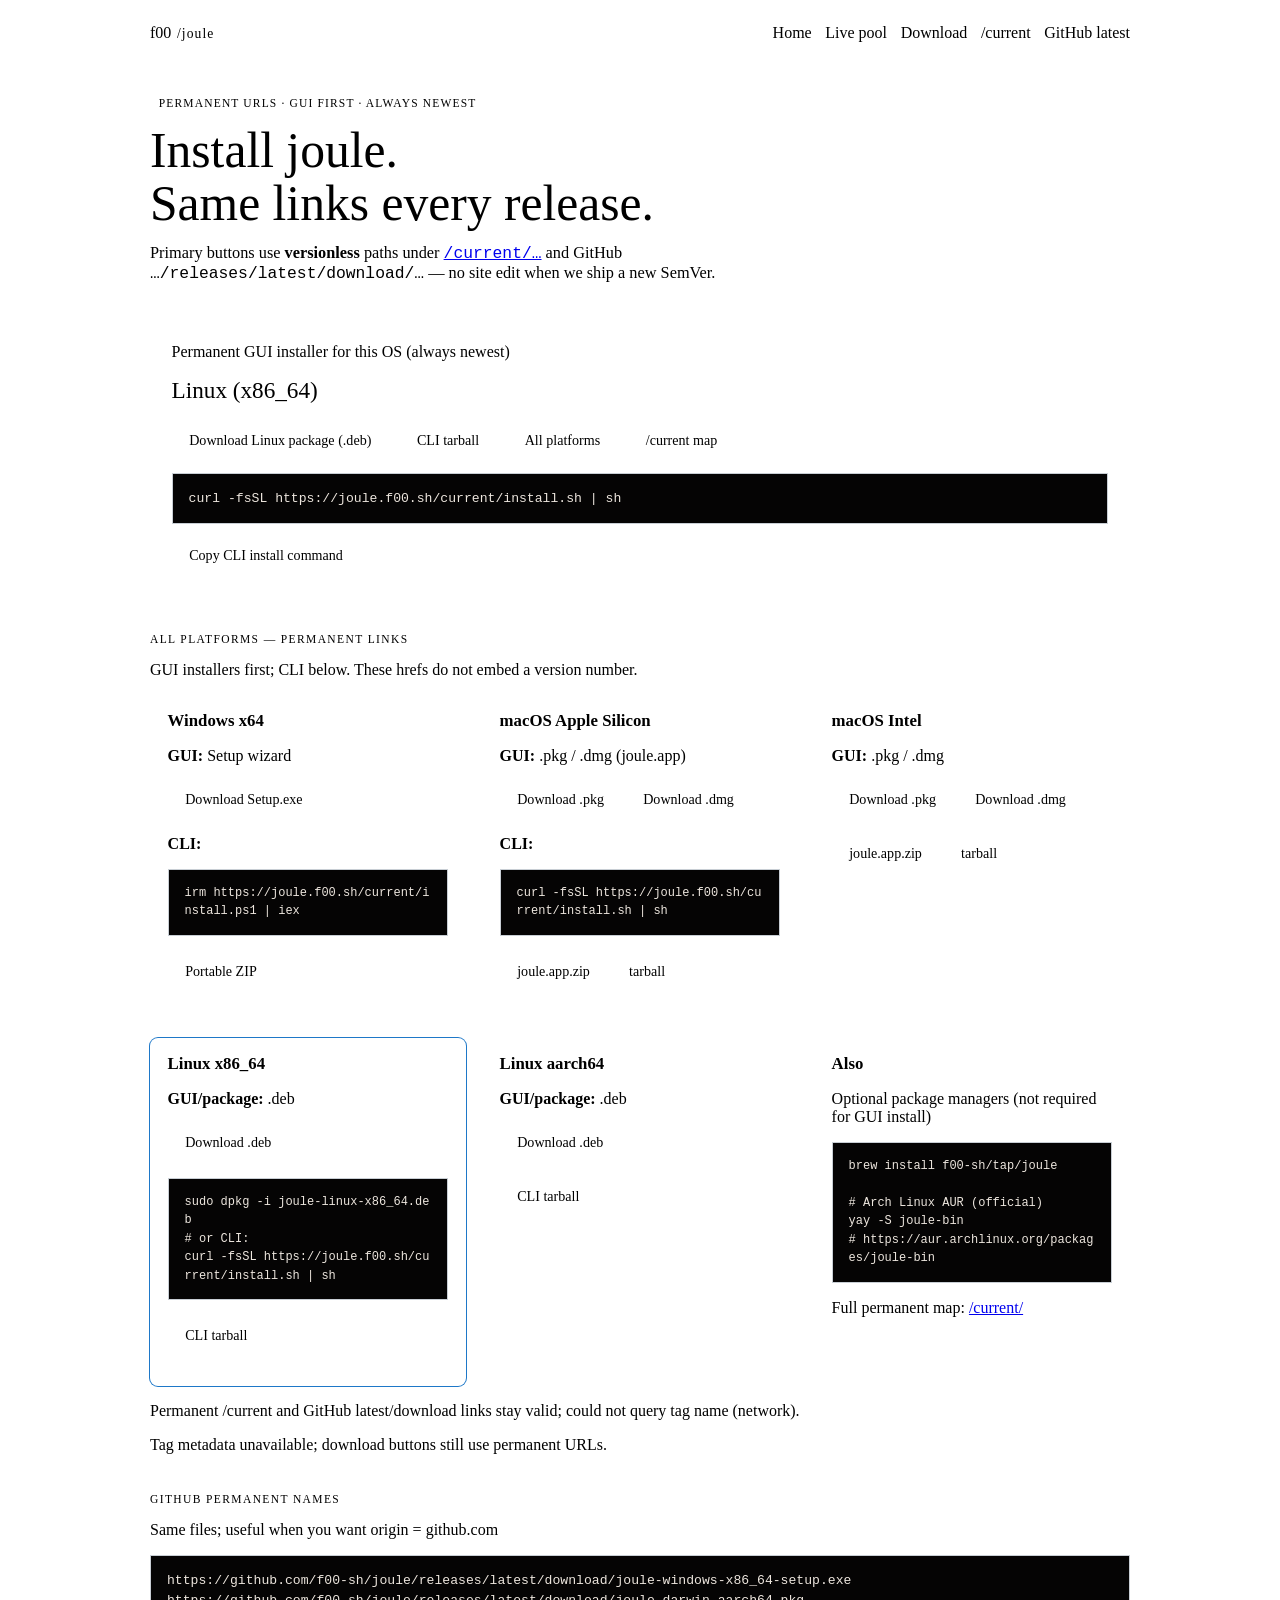
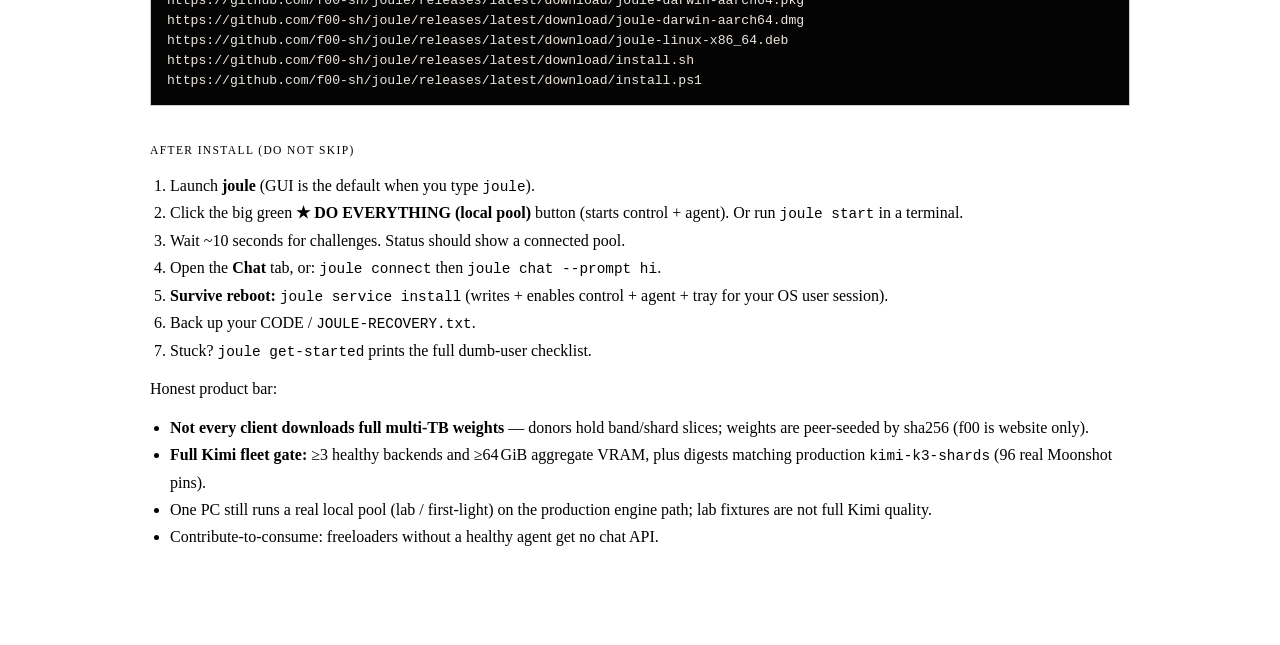
==== commit 58d97bf5: "docs: sync website, README, SOP, man with production path honesty Document dumb-user start path, ban" ====
--- a/docs/download.html
+++ b/docs/download.html
@@ -158,8 +158,16 @@
         <li>Back up your CODE / <code>JOULE-RECOVERY.txt</code>.</li>
         <li>Stuck? <code>joule get-started</code> prints the full dumb-user checklist.</li>
       </ol>
-      <p class="muted">Honest: full multi-TB Kimi needs many donors + weight seeds.
-      One PC still runs a real local pool and the production engine path.</p>
+      <p class="muted">Honest product bar:</p>
+      <ul class="steps">
+        <li><strong>Not every client downloads full multi‑TB weights</strong> — donors hold
+            band/shard slices; weights are peer-seeded by sha256 (f00 is website only).</li>
+        <li><strong>Full Kimi fleet gate:</strong> ≥3 healthy backends and ≥64 GiB aggregate VRAM,
+            plus digests matching production <code>kimi-k3-shards</code> (96 real Moonshot pins).</li>
+        <li>One PC still runs a real local pool (lab / first-light) on the production engine path;
+            lab fixtures are not full Kimi quality.</li>
+        <li>Contribute-to-consume: freeloaders without a healthy agent get no chat API.</li>
+      </ul>
     </section>
   </main>
 </body>
